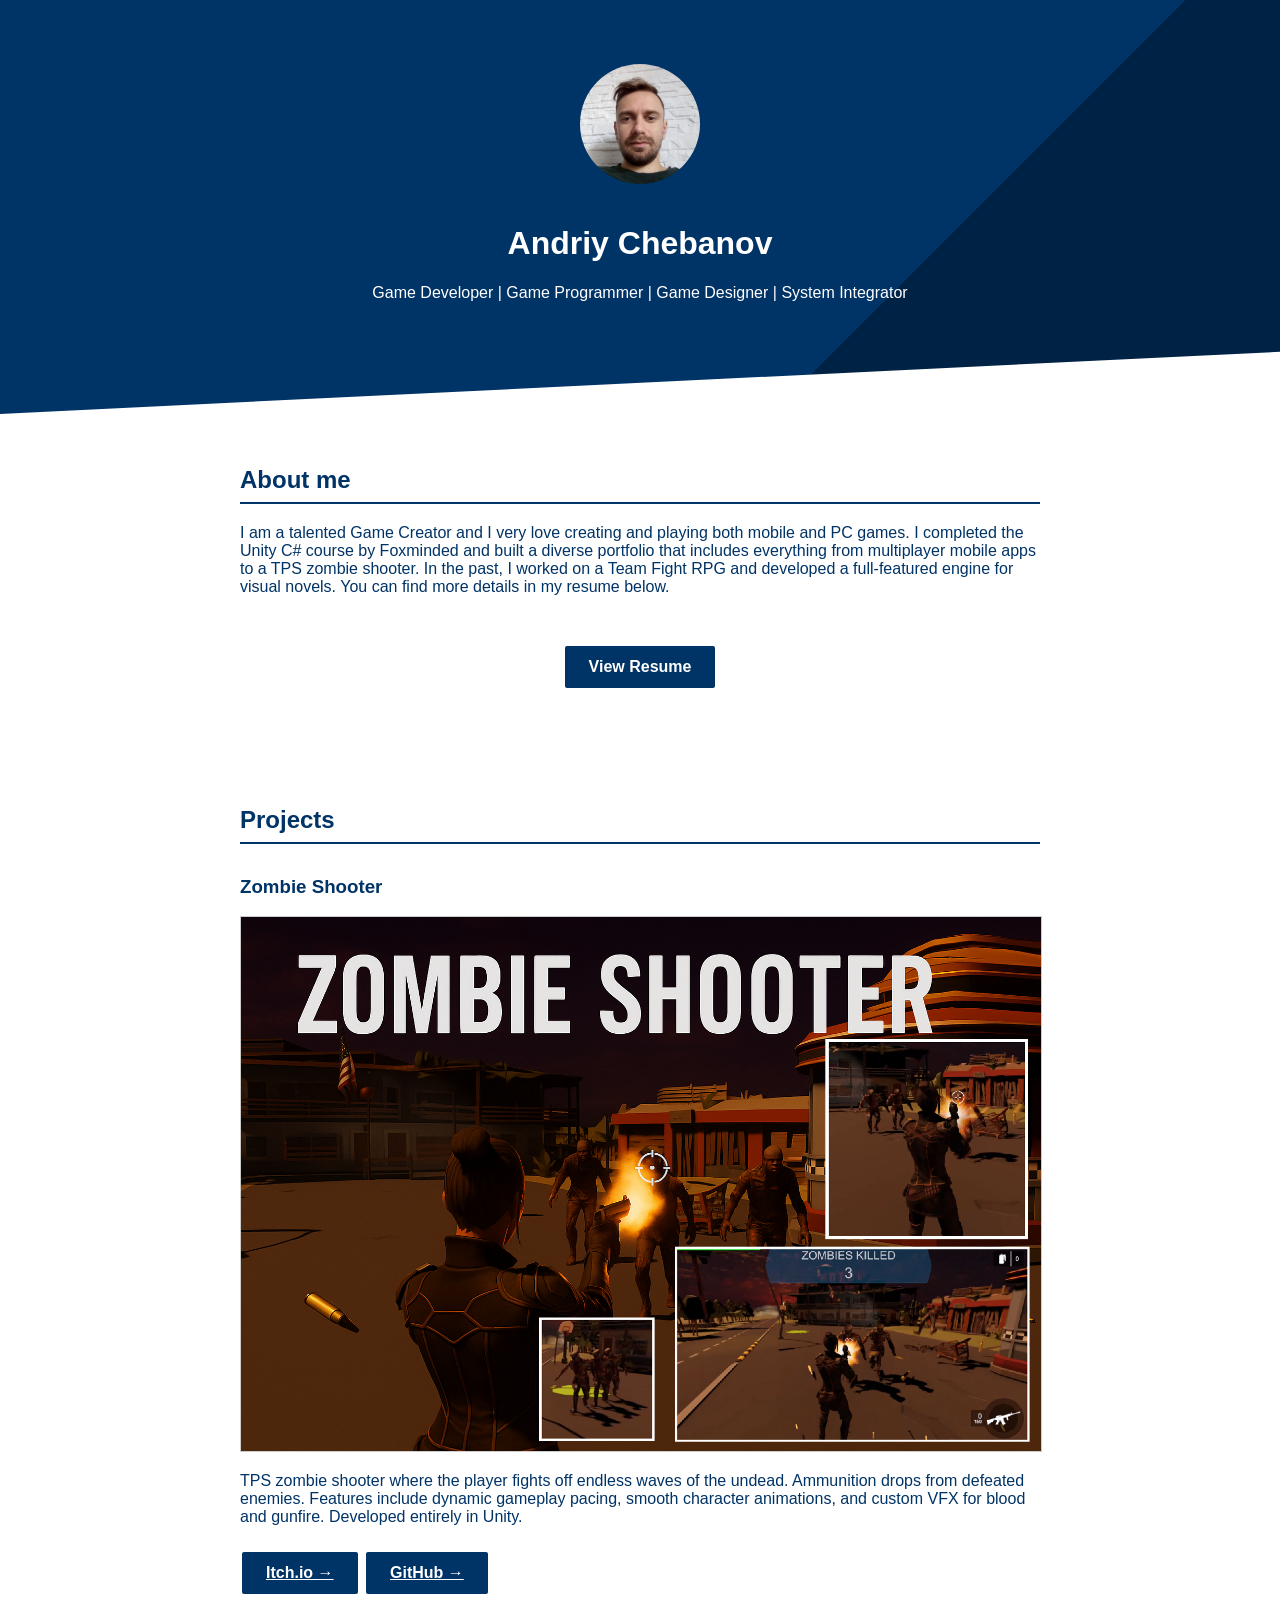
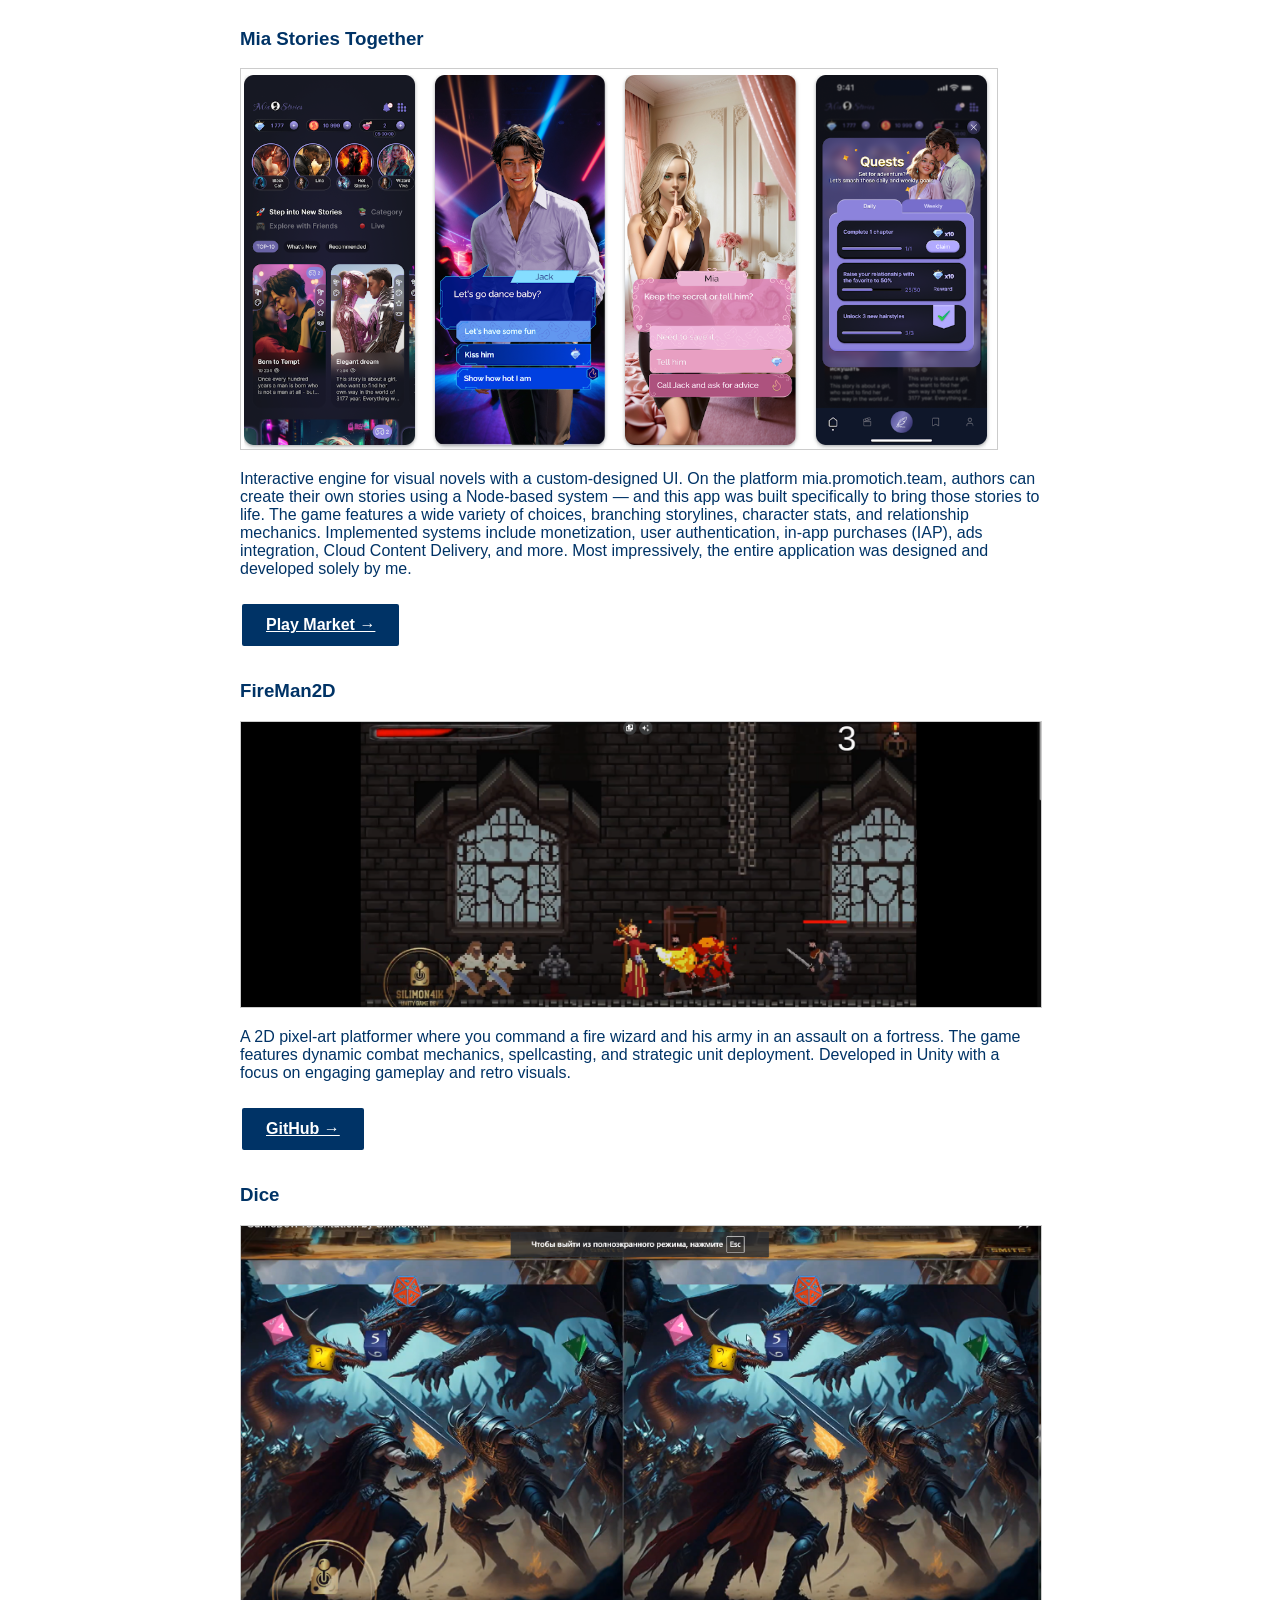
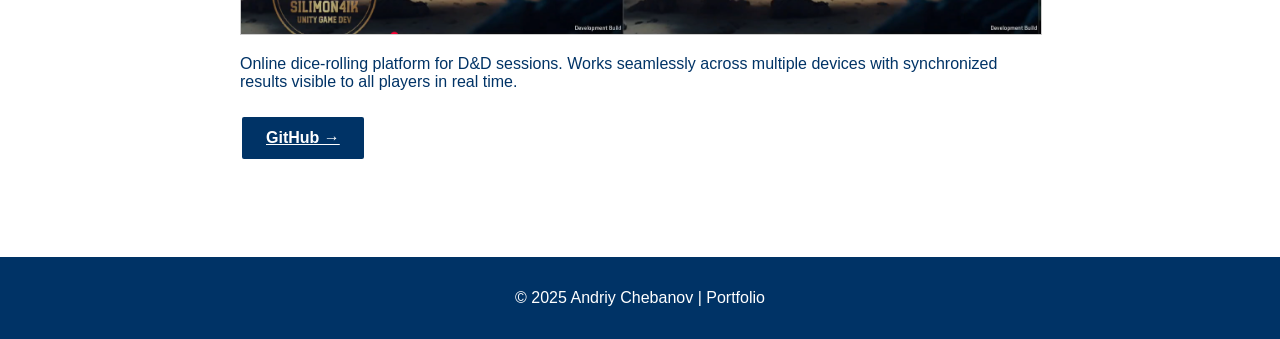
==== index.html @ af3e2dc3 "FixDeploy" ====
<!DOCTYPE html>
<html lang="en">
<head>
  <meta charset="UTF-8" />
  <meta name="viewport" content="width=device-width, initial-scale=1.0" />
  <title>Andriy Chebanov | Portfolio</title>
  
  <style>
    body {
      margin: 0;
      font-family: Arial, sans-serif;
      background: #fff;
      color: #003366;
    }
    header {
      background: linear-gradient(135deg, #003366 70%, #002244 70%);
      color: white;
      padding: 4rem 2rem 6rem;
      text-align: center;
      position: relative;
      clip-path: polygon(0 0, 100% 0, 100% 85%, 0 100%);
    }
    header img {
      border-radius: 50%;
      width: 120px;
      height: 120px;
      object-fit: cover;
      margin-bottom: 1rem;
    }
    section {
      padding: 2rem;
      max-width: 800px;
      margin: 0 auto;
    }
    h2 {
      border-bottom: 2px solid #003366;
      padding-bottom: 0.5rem;
    }
    .project {
      margin: 2rem 0;
    }
    .project img {
      max-width: 100%;
      border: 1px solid #ccc;
    }
    .project a {
      display: inline-block;
      margin-top: 0.5rem;
      color: #003366;
      text-decoration: underline;
    }
    footer {
      background: #003366;
      color: white;
      text-align: center;
      padding: 1rem;
      margin-top: 2rem;
    }
        .resume-button {
      display: inline-block;
      padding: 0.75rem 1.5rem;
      border: 2px solid white;
      color: white !important;
      background: #003366;
      text-decoration: none;
      font-weight: bold;
      border-radius: 4px;
      transition: background 0.3s, transform 0.3s;
    }

    .resume-button:hover {
      background: #0055aa;
      transform: scale(1.05);
    }

    footer {
      background: #003366;
      color: white;
      text-align: center;
      padding: 1rem;
      margin-top: 2rem;
    }
  </style>
</head>
<body>
  <header>
    <img src="photo_2023-05-16_18-48-08.jpg" alt="Andriy Chebanov">
    <h1>Andriy Chebanov</h1>
    <p>Game Developer | Game Programmer | Game Designer | System Integrator</p>
  </header>

  <section>
    <h2>About me</h2>
    <p>I am a talented Game Creator and I very love creating and playing both mobile and PC games. I completed the Unity C# course by Foxminded and built a diverse portfolio that includes everything from multiplayer mobile apps to a TPS zombie shooter. In the past, I worked on a Team Fight RPG and developed a full-featured engine for visual novels.
You can find more details in my resume below.</p>
      <div style="text-align: center; padding: 2rem;">
    <a href="https://delightful-mandazi-33e1ea.netlify.app" class="resume-button" target="_blank">View Resume</a>
  </div>
  </section>

  <section>
    <h2>Projects</h2>

    <div class="project">
      <h3>Zombie Shooter</h3>
      <img src="ZombieShooterCollage.png" alt="Zombie Shooter" />
      <p>TPS zombie shooter where the player fights off endless waves of the undead. Ammunition drops from defeated enemies. Features include dynamic gameplay pacing, smooth character animations, and custom VFX for blood and gunfire. Developed entirely in Unity.</p>
      <a href="https://silimon4ik.itch.io/zombie-shooter" class="resume-button" target="_blank">Itch.io →</a>
      <a href="https://github.com/Silimon4ikGitHub/ZombieShooter" class="resume-button" target="_blank">GitHub →</a>
      
    </div>

    <div class="project">
      <h3>Mia Stories Together</h3>
      <img src="744f127f-f574-48b3-aab0-032c52585d73.png" alt="Mia Stories Together" />
      <p>Interactive engine for visual novels with a custom-designed UI.
On the platform mia.promotich.team, authors can create their own stories using a Node-based system — and this app was built specifically to bring those stories to life. The game features a wide variety of choices, branching storylines, character stats, and relationship mechanics.
Implemented systems include monetization, user authentication, in-app purchases (IAP), ads integration, Cloud Content Delivery, and more.
Most impressively, the entire application was designed and developed solely by me.</p>
      <a href="https://play.google.com/store/apps/details?id=com.Promotich.miaStoriesTogether"class="resume-button" target="_blank">Play Market →</a>
    </div>

    <div class="project">
      <h3>FireMan2D</h3>
      <img src="439680f8-4129-40ce-8033-98113f63ed44.png" alt="FireMan2D" />
      <p>A 2D pixel-art platformer where you command a fire wizard and his army in an assault on a fortress. The game features dynamic combat mechanics, spellcasting, and strategic unit deployment. Developed in Unity with a focus on engaging gameplay and retro visuals.</p>
      <a href="https://github.com/Silimon4ikGitHub/FireMan2D"class="resume-button" target="_blank">GitHub →</a>
    </div>

    <div class="project">
      <h3>Dice</h3>
      <img src="2b1b10b9-b6f3-4e5a-9d9f-d0878de27c22.png" alt="Dice" />
      <p>Online dice-rolling platform for D&D sessions. Works seamlessly across multiple devices with synchronized results visible to all players in real time.</p>
      <a href="https://github.com/Silimon4ikGitHub/Dice"class="resume-button" target="_blank">GitHub →</a>
    </div>
  </section>

  <footer>
    <p>© 2025 Andriy Chebanov | Portfolio</p>
  </footer>
</body>
</html>
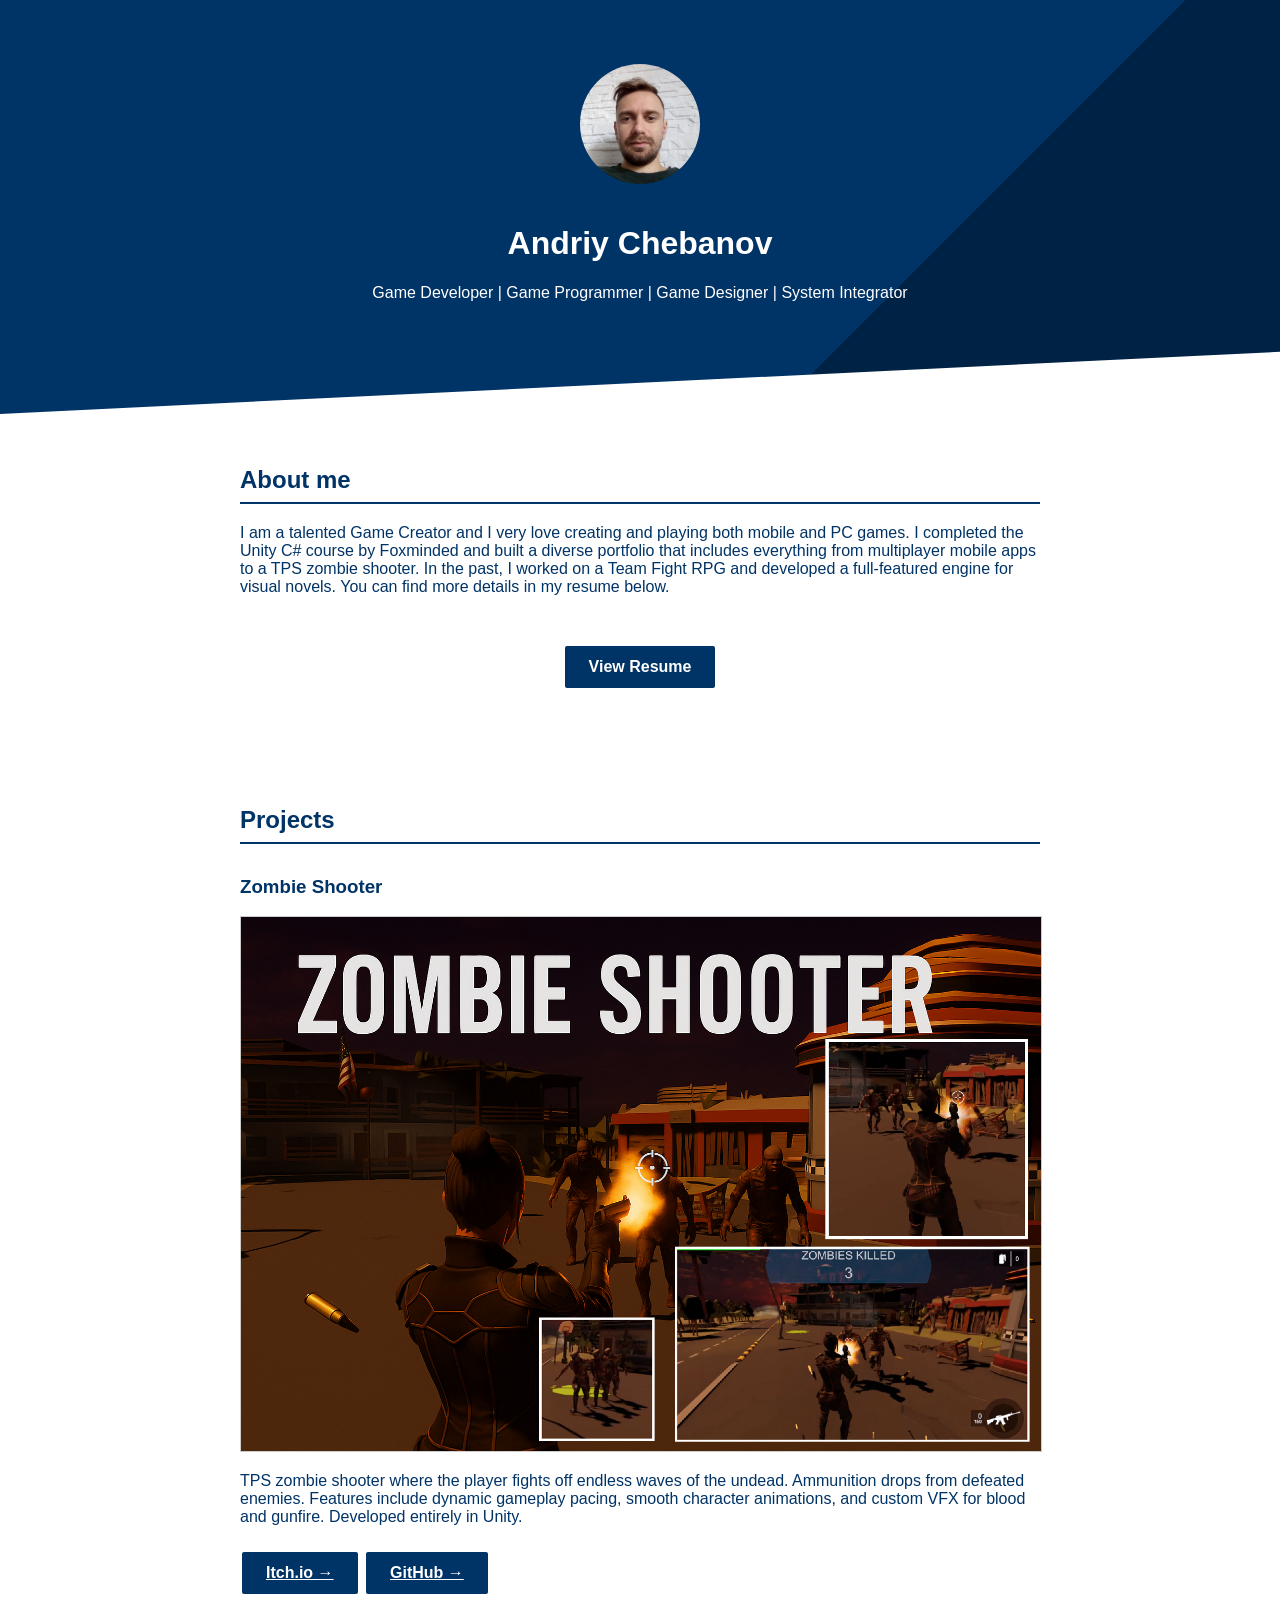
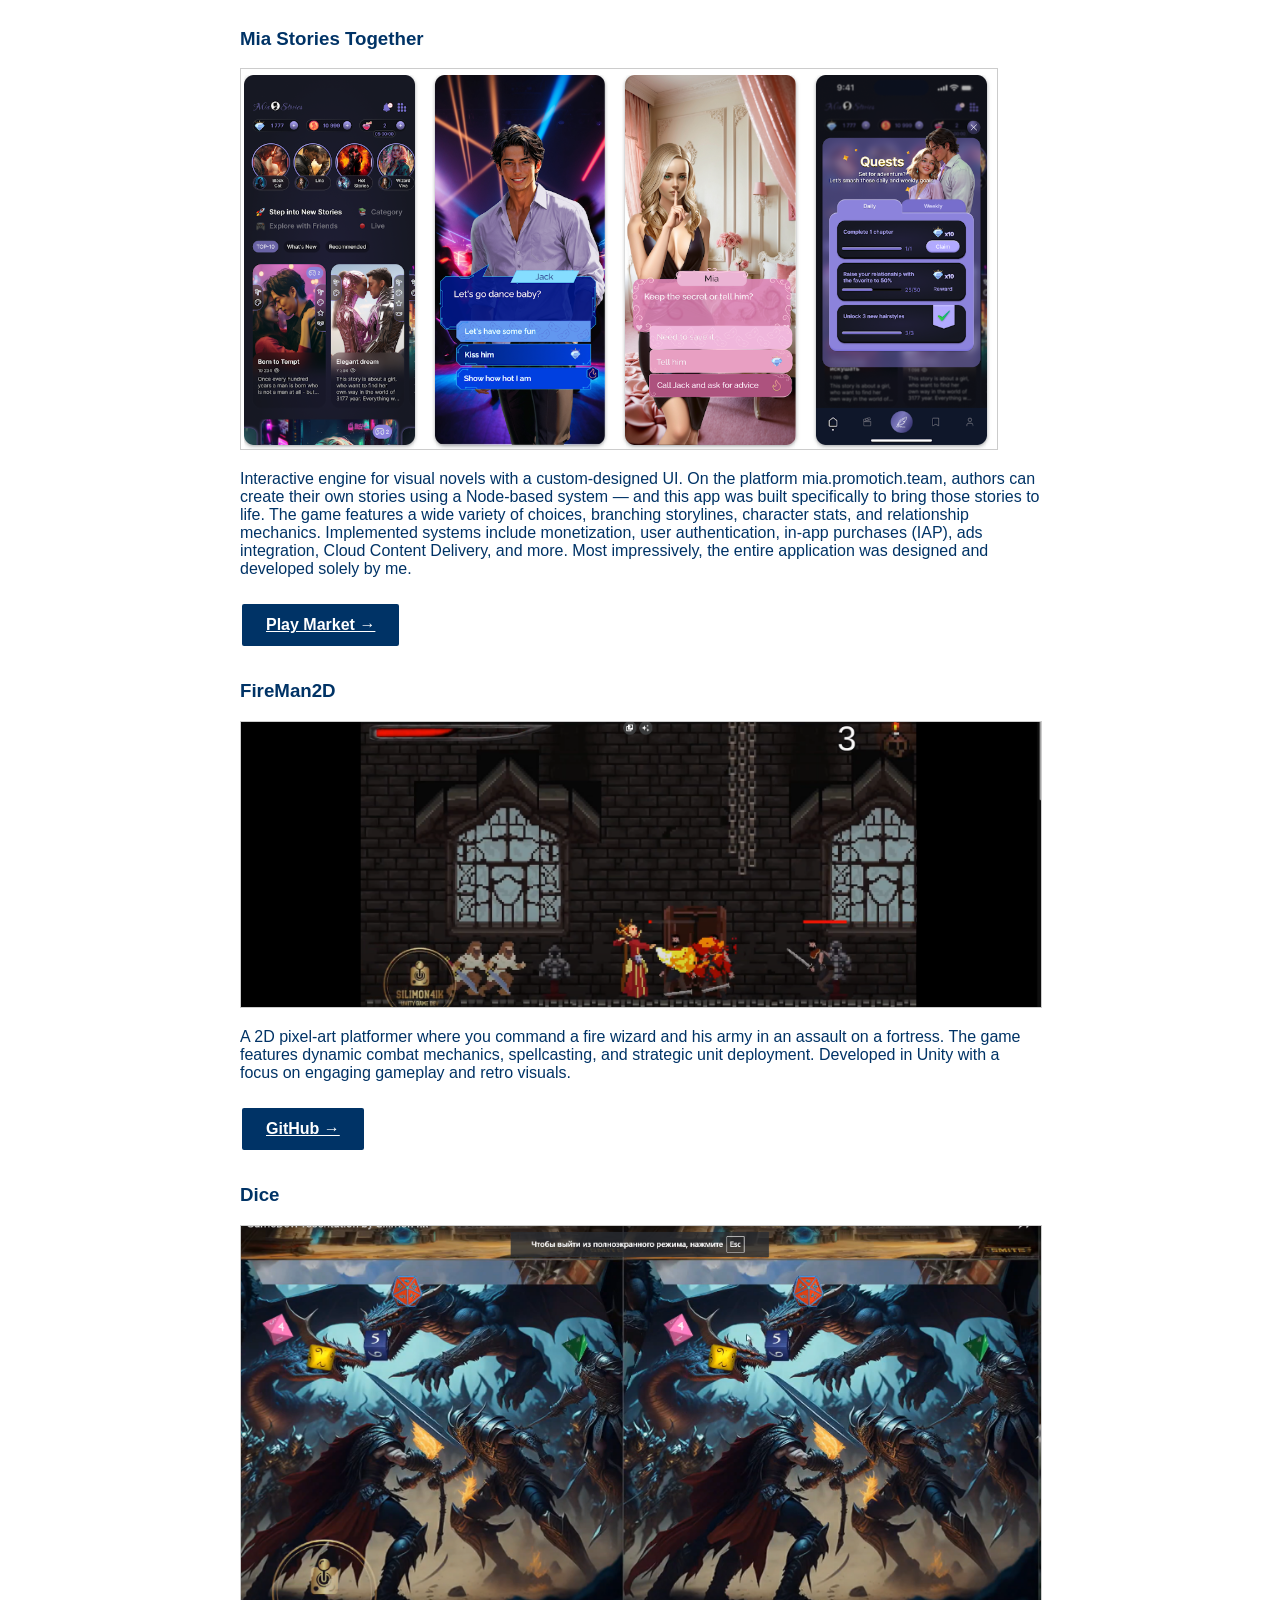
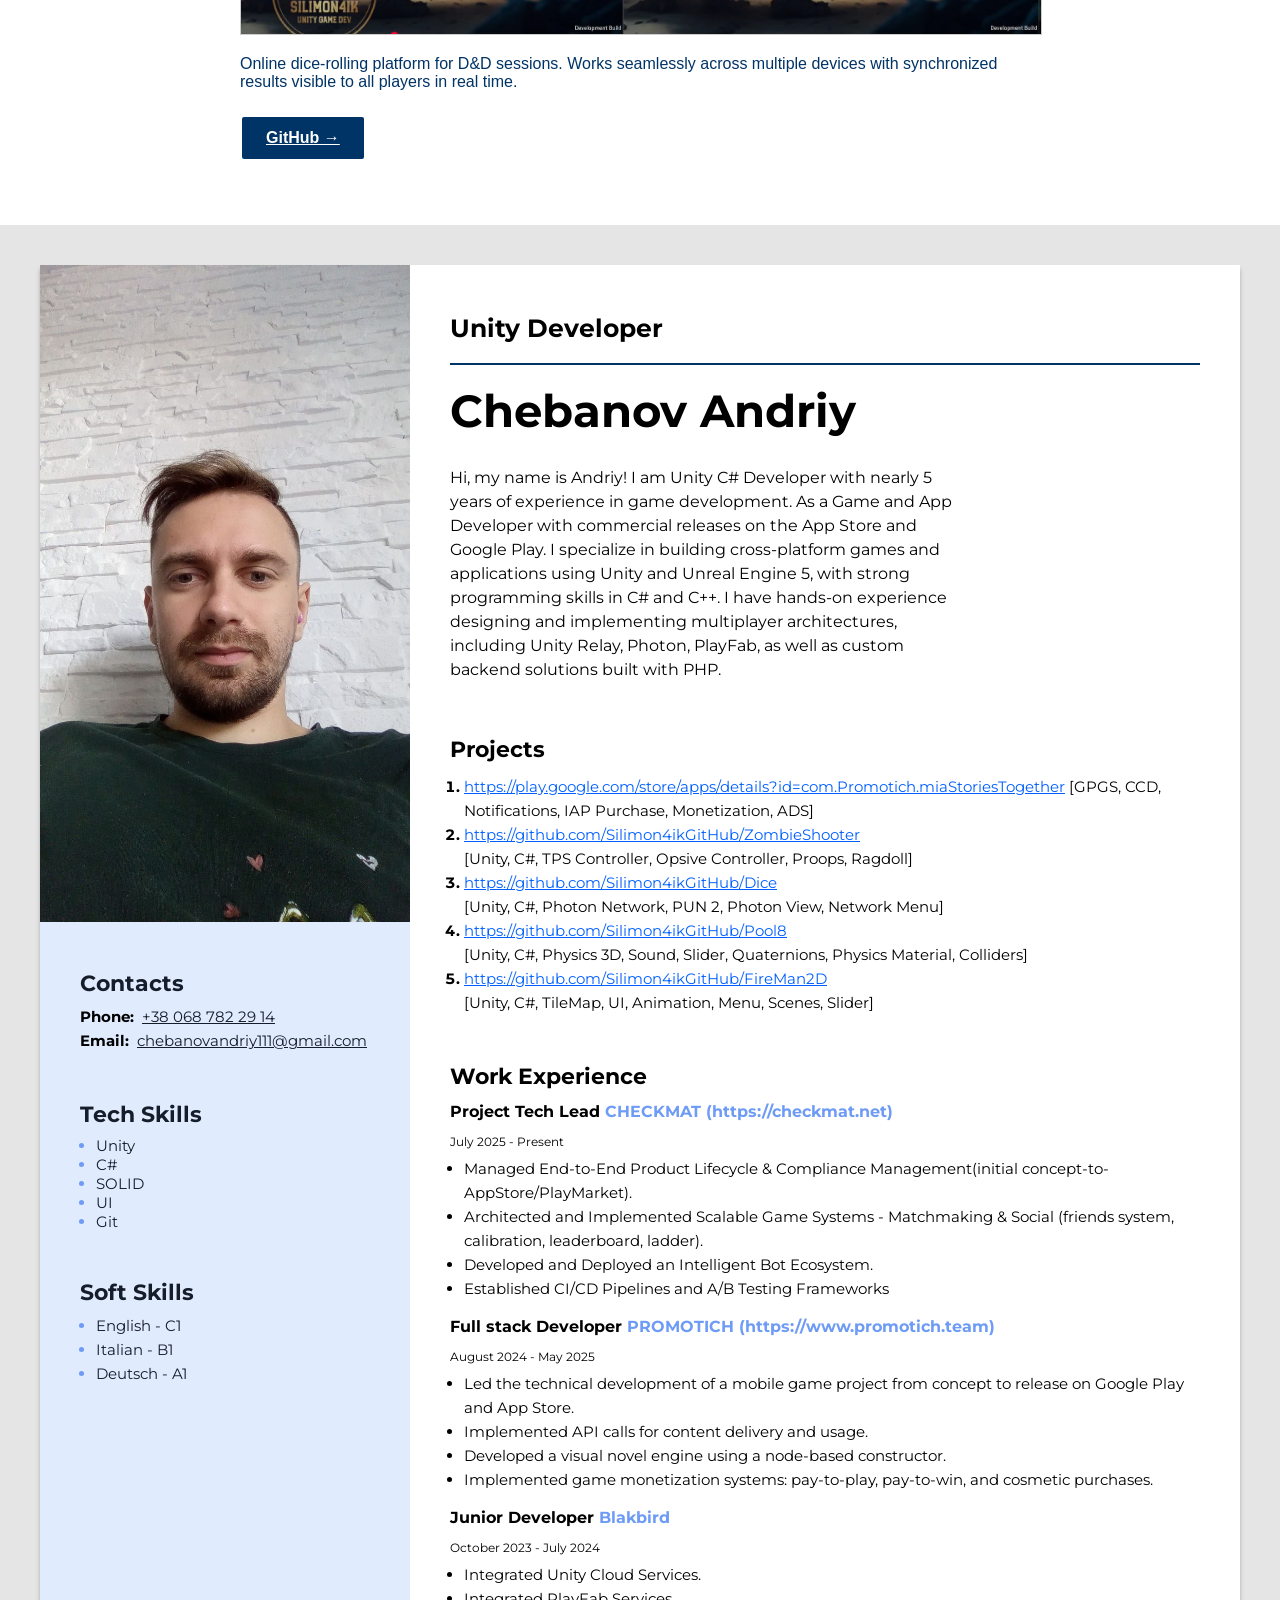
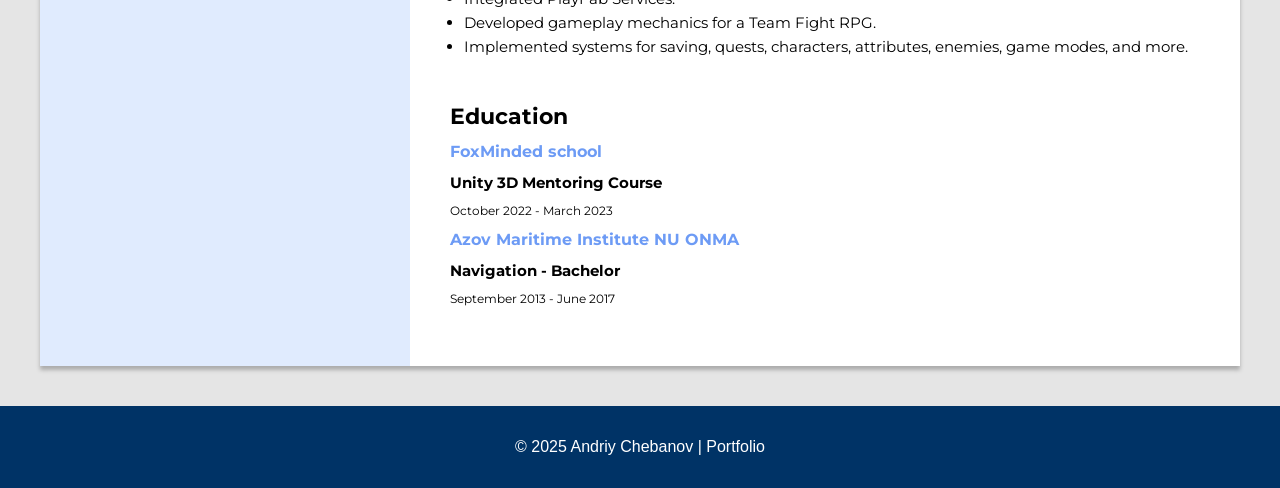
==== commit 5f2c82e4: "Embed resume as on-page section instead of external link Co-authored-by: Cursor <cursoragent@cursor." ====
--- a/index.html
+++ b/index.html
@@ -3,8 +3,14 @@
 <head>
   <meta charset="UTF-8" />
   <meta name="viewport" content="width=device-width, initial-scale=1.0" />
-  <title>Andriy Chebanov | Portfolio</title>
-  
+  <title>Andriy Chebanov | Game Developer Portfolio</title>
+  <meta name="description" content="Portfolio of Andriy Chebanov — Unity C# game developer. Projects, experience, and resume." />
+
+  <link rel="preconnect" href="https://fonts.googleapis.com" />
+  <link rel="preconnect" href="https://fonts.gstatic.com" crossorigin />
+  <link href="https://fonts.googleapis.com/css2?family=Montserrat:wght@400;700&display=swap" rel="stylesheet" />
+  <link rel="stylesheet" href="./resume/css/Style.css" />
+
   <style>
     body {
       margin: 0;
@@ -54,9 +60,9 @@
       color: white;
       text-align: center;
       padding: 1rem;
-      margin-top: 2rem;
-    }
-        .resume-button {
+      margin-top: 0;
+    }
+    .resume-button {
       display: inline-block;
       padding: 0.75rem 1.5rem;
       border: 2px solid white;
@@ -72,14 +78,6 @@
       background: #0055aa;
       transform: scale(1.05);
     }
-
-    footer {
-      background: #003366;
-      color: white;
-      text-align: center;
-      padding: 1rem;
-      margin-top: 2rem;
-    }
   </style>
 </head>
 <body>
@@ -94,7 +92,7 @@
     <p>I am a talented Game Creator and I very love creating and playing both mobile and PC games. I completed the Unity C# course by Foxminded and built a diverse portfolio that includes everything from multiplayer mobile apps to a TPS zombie shooter. In the past, I worked on a Team Fight RPG and developed a full-featured engine for visual novels.
 You can find more details in my resume below.</p>
       <div style="text-align: center; padding: 2rem;">
-    <a href="https://delightful-mandazi-33e1ea.netlify.app" class="resume-button" target="_blank">View Resume</a>
+    <a href="#resume" class="resume-button">View Resume</a>
   </div>
   </section>
 
@@ -105,9 +103,8 @@
       <h3>Zombie Shooter</h3>
       <img src="ZombieShooterCollage.png" alt="Zombie Shooter" />
       <p>TPS zombie shooter where the player fights off endless waves of the undead. Ammunition drops from defeated enemies. Features include dynamic gameplay pacing, smooth character animations, and custom VFX for blood and gunfire. Developed entirely in Unity.</p>
-      <a href="https://silimon4ik.itch.io/zombie-shooter" class="resume-button" target="_blank">Itch.io →</a>
-      <a href="https://github.com/Silimon4ikGitHub/ZombieShooter" class="resume-button" target="_blank">GitHub →</a>
-      
+      <a href="https://silimon4ik.itch.io/zombie-shooter" class="resume-button" target="_blank" rel="noopener noreferrer">Itch.io →</a>
+      <a href="https://github.com/Silimon4ikGitHub/ZombieShooter" class="resume-button" target="_blank" rel="noopener noreferrer">GitHub →</a>
     </div>
 
     <div class="project">
@@ -117,21 +114,199 @@
 On the platform mia.promotich.team, authors can create their own stories using a Node-based system — and this app was built specifically to bring those stories to life. The game features a wide variety of choices, branching storylines, character stats, and relationship mechanics.
 Implemented systems include monetization, user authentication, in-app purchases (IAP), ads integration, Cloud Content Delivery, and more.
 Most impressively, the entire application was designed and developed solely by me.</p>
-      <a href="https://play.google.com/store/apps/details?id=com.Promotich.miaStoriesTogether"class="resume-button" target="_blank">Play Market →</a>
+      <a href="https://play.google.com/store/apps/details?id=com.Promotich.miaStoriesTogether" class="resume-button" target="_blank" rel="noopener noreferrer">Play Market →</a>
     </div>
 
     <div class="project">
       <h3>FireMan2D</h3>
       <img src="439680f8-4129-40ce-8033-98113f63ed44.png" alt="FireMan2D" />
       <p>A 2D pixel-art platformer where you command a fire wizard and his army in an assault on a fortress. The game features dynamic combat mechanics, spellcasting, and strategic unit deployment. Developed in Unity with a focus on engaging gameplay and retro visuals.</p>
-      <a href="https://github.com/Silimon4ikGitHub/FireMan2D"class="resume-button" target="_blank">GitHub →</a>
+      <a href="https://github.com/Silimon4ikGitHub/FireMan2D" class="resume-button" target="_blank" rel="noopener noreferrer">GitHub →</a>
     </div>
 
     <div class="project">
       <h3>Dice</h3>
       <img src="2b1b10b9-b6f3-4e5a-9d9f-d0878de27c22.png" alt="Dice" />
       <p>Online dice-rolling platform for D&D sessions. Works seamlessly across multiple devices with synchronized results visible to all players in real time.</p>
-      <a href="https://github.com/Silimon4ikGitHub/Dice"class="resume-button" target="_blank">GitHub →</a>
+      <a href="https://github.com/Silimon4ikGitHub/Dice" class="resume-button" target="_blank" rel="noopener noreferrer">GitHub →</a>
+    </div>
+  </section>
+
+  <section id="resume" aria-label="Resume">
+    <div class="wrapper">
+      <div class="main-content">
+        <div class="about-me-container">
+          <h2 class="my-profession">Unity Developer</h2>
+          <h1 class="my-name">Chebanov Andriy</h1>
+          <p class="my-description">
+            Hi, my name is Andriy! I am Unity C# Developer with nearly 5 years of experience in game
+            development. As a Game and App Developer with commercial releases on the App
+            Store and Google Play. I specialize in building cross-platform games and applications using Unity and
+            Unreal Engine 5, with strong programming skills in C# and C++. I have hands-on
+            experience designing and implementing multiplayer architectures, including
+            Unity Relay, Photon, PlayFab, as well as custom backend solutions built with
+            PHP.
+          </p>
+        </div>
+
+        <div class="projects-container">
+          <h3 class="main-content-title">Projects</h3>
+          <ol class="projcet-list">
+            <li class="project-item">
+              <a href="https://play.google.com/store/apps/details?id=com.Promotich.miaStoriesTogether" class="porject-item-link"
+                >https://play.google.com/store/apps/details?id=com.Promotich.miaStoriesTogether</a>
+              <span class="project-item-text">
+                [GPGS, CCD, Notifications, IAP Purchase, Monetization, ADS]
+              </span>
+            </li>
+            <li class="project-item">
+              <a href="https://github.com/Silimon4ikGitHub/ZombieShooter" class="porject-item-link"
+                >https://github.com/Silimon4ikGitHub/ZombieShooter</a><br>
+              <span class="project-item-text">
+               [Unity, C#, TPS Controller, Opsive Controller, Proops, Ragdoll]
+              </span>
+            </li>
+            <li class="project-item">
+              <a href="https://github.com/Silimon4ikGitHub/Dice" class="porject-item-link"
+                >https://github.com/Silimon4ikGitHub/Dice</a><br>
+              <span class="project-item-text">
+                [Unity, C#, Photon Network, PUN 2, Photon View, Network Menu]
+              </span>
+            </li>
+            <li class="project-item">
+              <a href="https://github.com/Silimon4ikGitHub/Pool8" class="porject-item-link"
+                >https://github.com/Silimon4ikGitHub/Pool8</a><br>
+              <span class="project-item-text">
+                [Unity, C#, Physics 3D, Sound, Slider, Quaternions, Physics Material, Colliders]
+              </span>
+            </li>
+            <li class="project-item">
+              <a href="https://github.com/Silimon4ikGitHub/FireMan2D" class="porject-item-link"
+                >https://github.com/Silimon4ikGitHub/FireMan2D</a><br>
+              <span class="project-item-text">
+                [Unity, C#, TileMap, UI, Animation, Menu, Scenes, Slider]
+              </span>
+            </li>
+          </ol>
+        </div>
+
+        <div class="work-experiance-container">
+          <h3 class="main-content-title">Work Experience</h3>
+
+          <div class="work-expereance-place">
+            <h4 class="work-experiance-position">
+              Project Tech Lead <span class="company">CHECKMAT (https://checkmat.net)</span>
+            </h4>
+            <p class="work-preiaod">July 2025 - Present</p>
+            <ul class="work-duties-list">
+              <li class="work-dudies">
+                Managed End-to-End Product Lifecycle &amp; Compliance Management(initial concept-to-AppStore/PlayMarket).
+              </li>
+              <li class="work-dudies">
+                Architected and Implemented Scalable Game Systems - Matchmaking &amp; Social (friends system, calibration, leaderboard, ladder).
+              </li>
+              <li class="work-dudies">
+                Developed and Deployed an Intelligent Bot Ecosystem.
+              </li>
+              <li class="work-dudies">
+                Established CI/CD Pipelines and A/B Testing Frameworks
+              </li>
+            </ul>
+          </div>
+
+          <div class="work-expereance-place">
+            <h4 class="work-experiance-position">
+              Full stack Developer <span class="company">PROMOTICH (https://www.promotich.team)</span>
+            </h4>
+            <p class="work-preiaod">August 2024 - May 2025</p>
+            <ul class="work-duties-list">
+              <li class="work-dudies">
+                Led the technical development of a mobile game project from concept to release on Google Play and App Store.
+              </li>
+              <li class="work-dudies">
+                Implemented API calls for content delivery and usage.
+              </li>
+              <li class="work-dudies">
+                Developed a visual novel engine using a node-based constructor.
+              </li>
+              <li class="work-dudies">
+                Implemented game monetization systems: pay-to-play, pay-to-win, and cosmetic purchases.
+              </li>
+            </ul>
+          </div>
+
+          <div class="work-expereance-place">
+            <h4 class="work-experiance-position">
+              Junior Developer <span class="company">Blakbird</span>
+            </h4>
+            <p class="work-preiaod">October 2023 - July 2024</p>
+            <ul class="work-duties-list">
+              <li class="work-dudies">
+                Integrated Unity Cloud Services.
+              </li>
+              <li class="work-dudies">
+                Integrated PlayFab Services.
+              </li>
+              <li class="work-dudies">
+                Developed gameplay mechanics for a Team Fight RPG.
+              </li>
+              <li class="work-dudies">
+                Implemented systems for saving, quests, characters, attributes, enemies, game modes, and more.
+              </li>
+            </ul>
+          </div>
+        </div>
+
+        <div class="education-container">
+          <h3 class="main-content-title">Education</h3>
+          <h4 class="education-item">FoxMinded school</h4>
+          <h5 class="education-type">Unity 3D Mentoring Course</h5>
+          <p class="education-period">October 2022 - March 2023</p>
+          <h4 class="education-item">Azov Maritime Institute NU ONMA</h4>
+          <h5 class="education-type">Navigation - Bachelor</h5>
+          <p class="education-period">September 2013 - June 2017</p>
+        </div>
+      </div>
+
+      <aside class="sidebar">
+        <img
+          src="./resume/png/myPhoto.png"
+          alt="Andriy Chebanov"
+          class="my-photo"
+        />
+
+        <div class="contacts-container">
+          <h3 class="sidebar-title">Contacts</h3>
+          <p class="contacts-item">
+            <span class="contacts-type">Phone: </span>
+            <a href="tel:+380687822914" class="contacts-number">+38 068 782 29 14</a>
+          </p>
+          <p class="contacts-item">
+            <span class="contacts-type">Email: </span>
+            <a href="mailto:chebanovandriy111@gmail.com" class="contacts-email">chebanovandriy111@gmail.com</a>
+          </p>
+        </div>
+
+        <div class="tech-skills-container">
+          <h3 class="sidebar-title">Tech Skills</h3>
+          <ul class="skills-list">
+            <li class="skills-list-item"><span class="skills-list-text">Unity</span></li>
+            <li class="skills-list-item"><span class="skills-list-text">C#</span></li>
+            <li class="skills-list-item"><span class="skills-list-text">SOLID</span></li>
+            <li class="skills-list-item"><span class="skills-list-text">UI</span></li>
+            <li class="skills-list-item"><span class="skills-list-text">Git</span></li>
+          </ul>
+        </div>
+
+        <div class="soft-skills-container">
+          <h3 class="soft-skills-title">Soft Skills</h3>
+          <ul class="soft-skills-list">
+            <li class="soft-skills-list-item"><span class="soft-skills-list-text">English - C1</span></li>
+            <li class="soft-skills-list-item"><span class="soft-skills-list-text">Italian - B1</span></li>
+            <li class="soft-skills-list-item"><span class="soft-skills-list-text">Deutsch - A1</span></li>
+          </ul>
+        </div>
+      </aside>
     </div>
   </section>
 
--- a/resume/css/Style.css
+++ b/resume/css/Style.css
@@ -0,0 +1,297 @@
+#resume {
+  font-family: "Montserrat", sans-serif;
+  background-color: #e5e5e5;
+  padding: 40px 16px;
+  max-width: none;
+  color: #000;
+  scroll-margin-top: 1rem;
+}
+
+#resume .wrapper {
+  display: flex;
+  flex-direction: row-reverse;
+  background-color: #fff;
+  width: 100%;
+  max-width: 1200px;
+  margin: 0 auto;
+  box-shadow: 0px 4px 4px rgba(0, 0, 0, 0.25);
+}
+
+#resume .main-content {
+  flex: 1;
+  min-width: 0;
+  padding: 48px 40px;
+}
+
+#resume .my-profession {
+  padding-bottom: 20px;
+  margin: 0 0 18px 0;
+  font-style: normal;
+  font-weight: 700;
+  font-size: 25px;
+  line-height: 1.2;
+  color: #000000;
+}
+
+#resume .my-name {
+  font-style: normal;
+  font-weight: 700;
+  font-size: 45px;
+  line-height: 55px;
+  color: #000000;
+  margin: 0 0 28px 0;
+}
+
+#resume .my-description {
+  max-width: 525px;
+  width: 100%;
+  font-family: "Montserrat", sans-serif;
+  font-style: normal;
+  font-weight: 400;
+  font-size: 16px;
+  line-height: 24px;
+  color: #000000;
+}
+
+#resume .about-me-container {
+  margin-bottom: 54px;
+}
+
+#resume .main-content-title {
+  font-style: normal;
+  font-weight: 700;
+  font-size: 22px;
+  line-height: 27px;
+  color: #000000;
+  margin: 0 0 12px 0;
+  border-bottom: none;
+  padding-bottom: 0;
+}
+
+#resume .projects-container {
+  margin-bottom: 48px;
+}
+
+#resume .project-item {
+  font-style: normal;
+  font-weight: 700;
+  font-size: 15px;
+  line-height: 24px;
+}
+
+#resume .porject-item-link {
+  font-style: normal;
+  font-weight: 400;
+  font-size: 15px;
+  line-height: 24px;
+  text-decoration-line: underline;
+  color: #005fff;
+  word-break: break-all;
+}
+
+#resume .project-item-text {
+  font-style: normal;
+  font-weight: 400;
+  font-size: 15px;
+  line-height: 24px;
+  color: #000000;
+}
+
+#resume .projcet-list {
+  margin: 0;
+  padding: 0 0 0 14px;
+}
+
+#resume .work-experiance-container {
+  margin-bottom: 44px;
+}
+
+#resume .work-experiance-position {
+  font-style: normal;
+  font-weight: 700;
+  font-size: 16px;
+  line-height: 20px;
+  color: #000000;
+  margin: 0;
+}
+
+#resume .company {
+  font-style: normal;
+  font-weight: 700;
+  font-size: 16px;
+  line-height: 20px;
+  color: #6d9bf5;
+}
+
+#resume .work-expereance-place {
+  margin-bottom: 16px;
+}
+
+#resume .work-preiaod {
+  font-style: normal;
+  font-weight: 400;
+  font-size: 12px;
+  line-height: 15px;
+  color: #000000;
+  margin: 12px 0 8px 0;
+}
+
+#resume .work-dudies {
+  font-style: normal;
+  font-weight: 400;
+  font-size: 15px;
+  line-height: 24px;
+  color: #000000;
+}
+
+#resume .work-duties-list {
+  padding: 0 0 0 14px;
+  margin: 0;
+}
+
+#resume .education-item {
+  font-style: normal;
+  font-weight: 700;
+  font-size: 16px;
+  line-height: 20px;
+  color: #6d9bf5;
+  margin: 0 0 12px 0;
+}
+
+#resume .education-type {
+  font-style: normal;
+  font-weight: 700;
+  font-size: 15px;
+  line-height: 17px;
+  color: #000000;
+  margin: 0 0 12px 0;
+}
+
+#resume .education-period {
+  font-style: normal;
+  font-weight: 400;
+  font-size: 12px;
+  line-height: 15px;
+  color: #000000;
+  margin: 0 0 12px 0;
+}
+
+#resume .sidebar {
+  width: 370px;
+  flex-shrink: 0;
+  background: #e0ebfe;
+}
+
+#resume .my-photo {
+  display: block;
+  width: 100%;
+  height: auto;
+  margin-top: 0;
+}
+
+#resume .contacts-container,
+#resume .tech-skills-container,
+#resume .soft-skills-container {
+  margin: 48px 40px;
+}
+
+#resume .sidebar-title {
+  font-style: normal;
+  font-weight: 700;
+  font-size: 22px;
+  line-height: 27px;
+  color: #161d2a;
+  margin-bottom: 8px;
+  border-bottom: none;
+  padding-bottom: 0;
+}
+
+#resume .contacts-type {
+  font-style: normal;
+  font-weight: 700;
+  font-size: 15px;
+  line-height: 24px;
+  margin-right: 4px;
+}
+
+#resume .contacts-item {
+  margin: 0;
+}
+
+#resume .contacts-number,
+#resume .contacts-email {
+  font-style: normal;
+  font-weight: 400;
+  font-size: 15px;
+  line-height: 24px;
+  color: #161d2a;
+}
+
+#resume .skills-list {
+  margin: 0 0 0 16px;
+  padding: 0;
+}
+
+#resume .skills-list-item {
+  color: #6d9bf5;
+}
+
+#resume .skills-list-text {
+  font-style: normal;
+  font-weight: 400;
+  font-size: 15px;
+  color: #161d2a;
+}
+
+#resume .soft-skills-title {
+  margin-bottom: 8px;
+  font-style: normal;
+  font-weight: 700;
+  font-size: 22px;
+  line-height: 27px;
+  color: #161d2a;
+}
+
+#resume .soft-skills-list {
+  margin: 0 0 0 16px;
+  padding: 0;
+}
+
+#resume .soft-skills-list-item {
+  font-style: normal;
+  font-weight: 700;
+  font-size: 15px;
+  line-height: 24px;
+  color: #6d9bf5;
+}
+
+#resume .soft-skills-list-text {
+  font-style: normal;
+  font-weight: 400;
+  font-size: 15px;
+  line-height: 24px;
+  color: #161d2a;
+}
+
+@media (max-width: 900px) {
+  #resume {
+    padding: 24px 12px;
+  }
+
+  #resume .wrapper {
+    flex-direction: column;
+  }
+
+  #resume .sidebar {
+    width: 100%;
+  }
+
+  #resume .main-content {
+    padding: 32px 20px;
+  }
+
+  #resume .my-name {
+    font-size: 32px;
+    line-height: 1.2;
+  }
+}
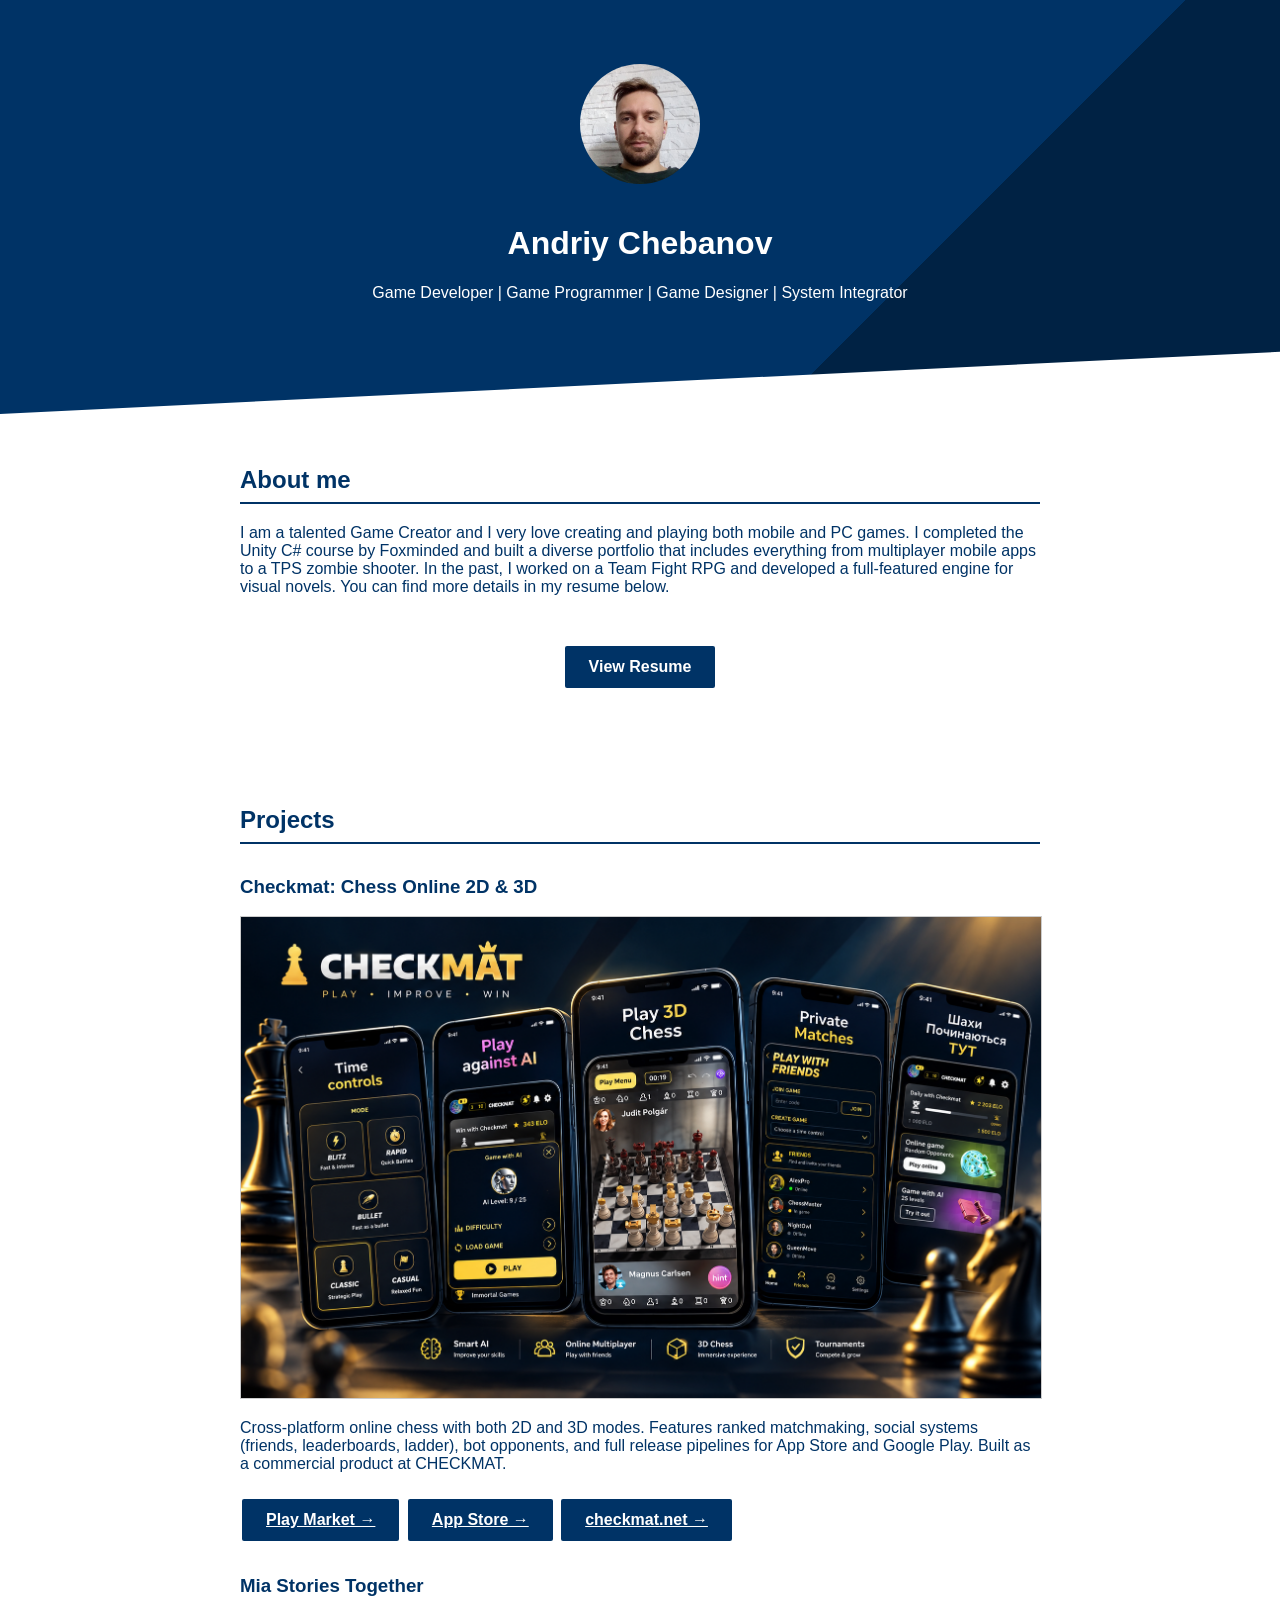
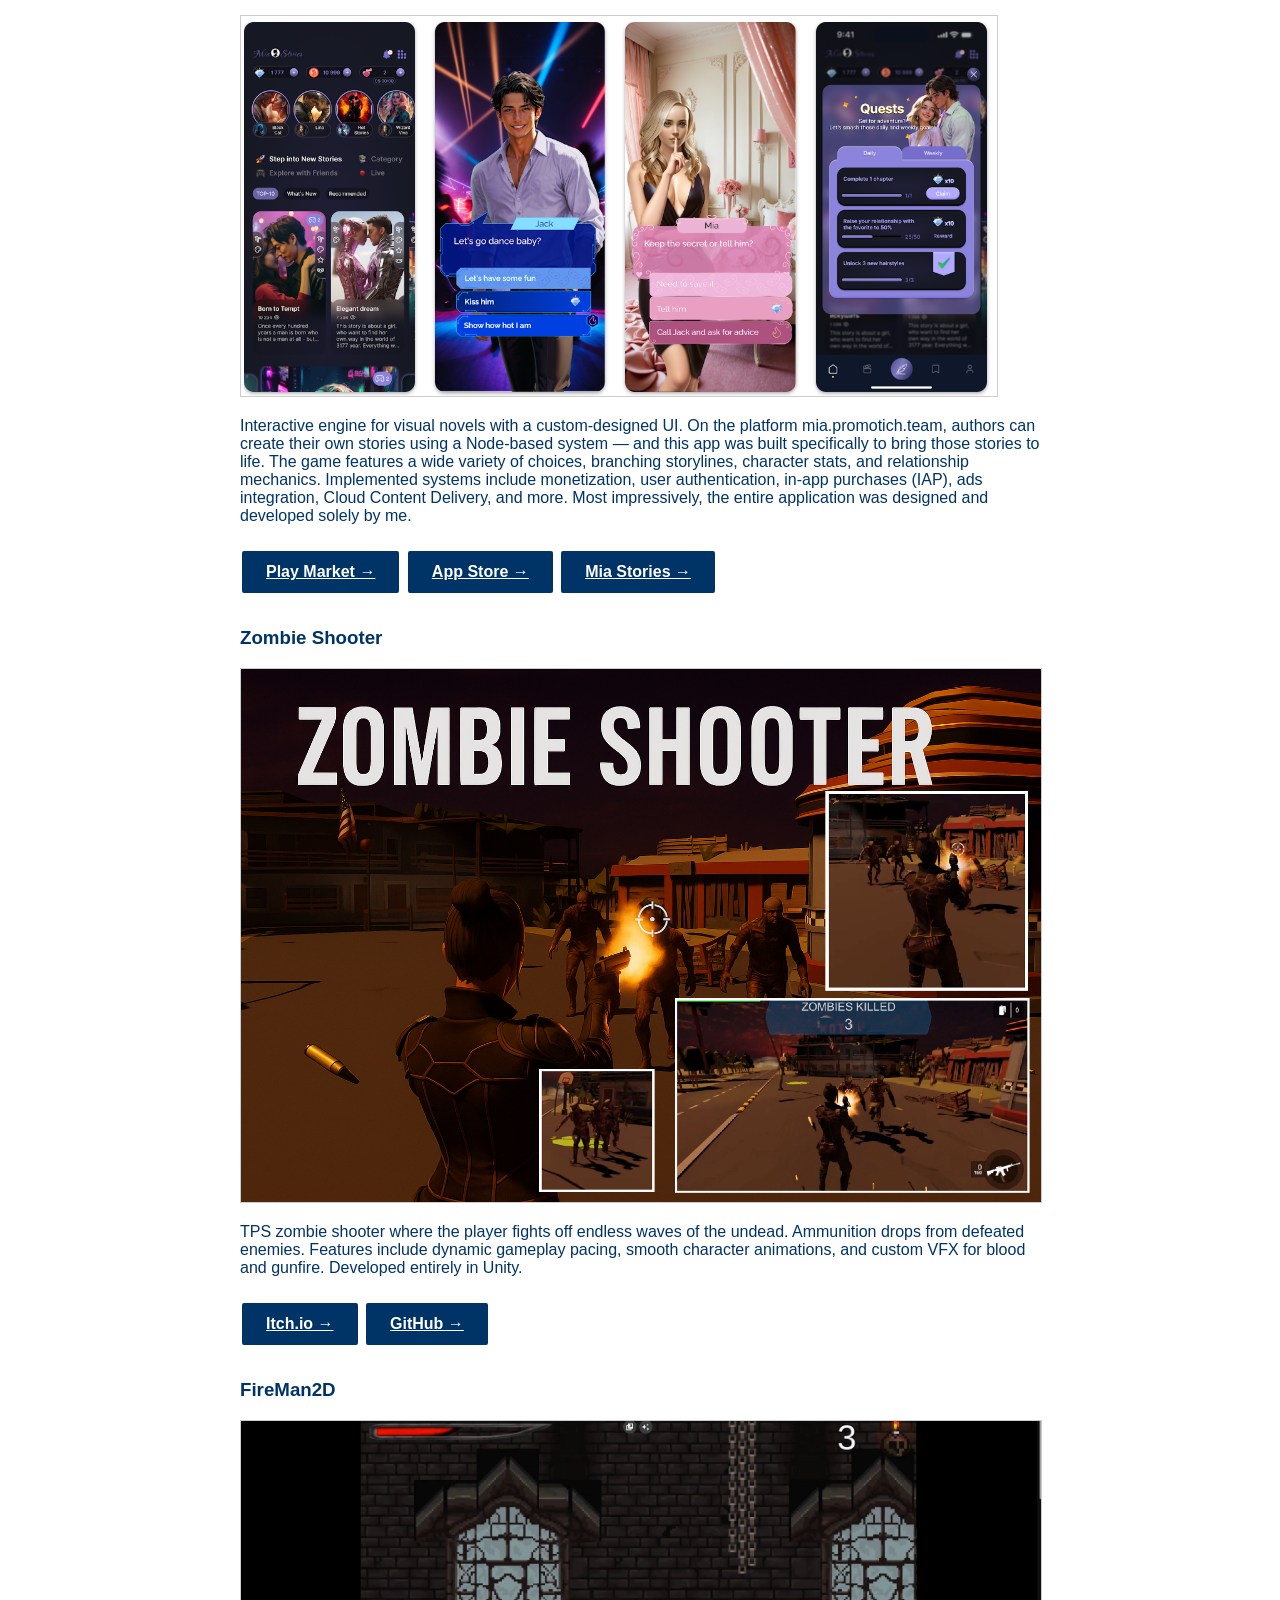
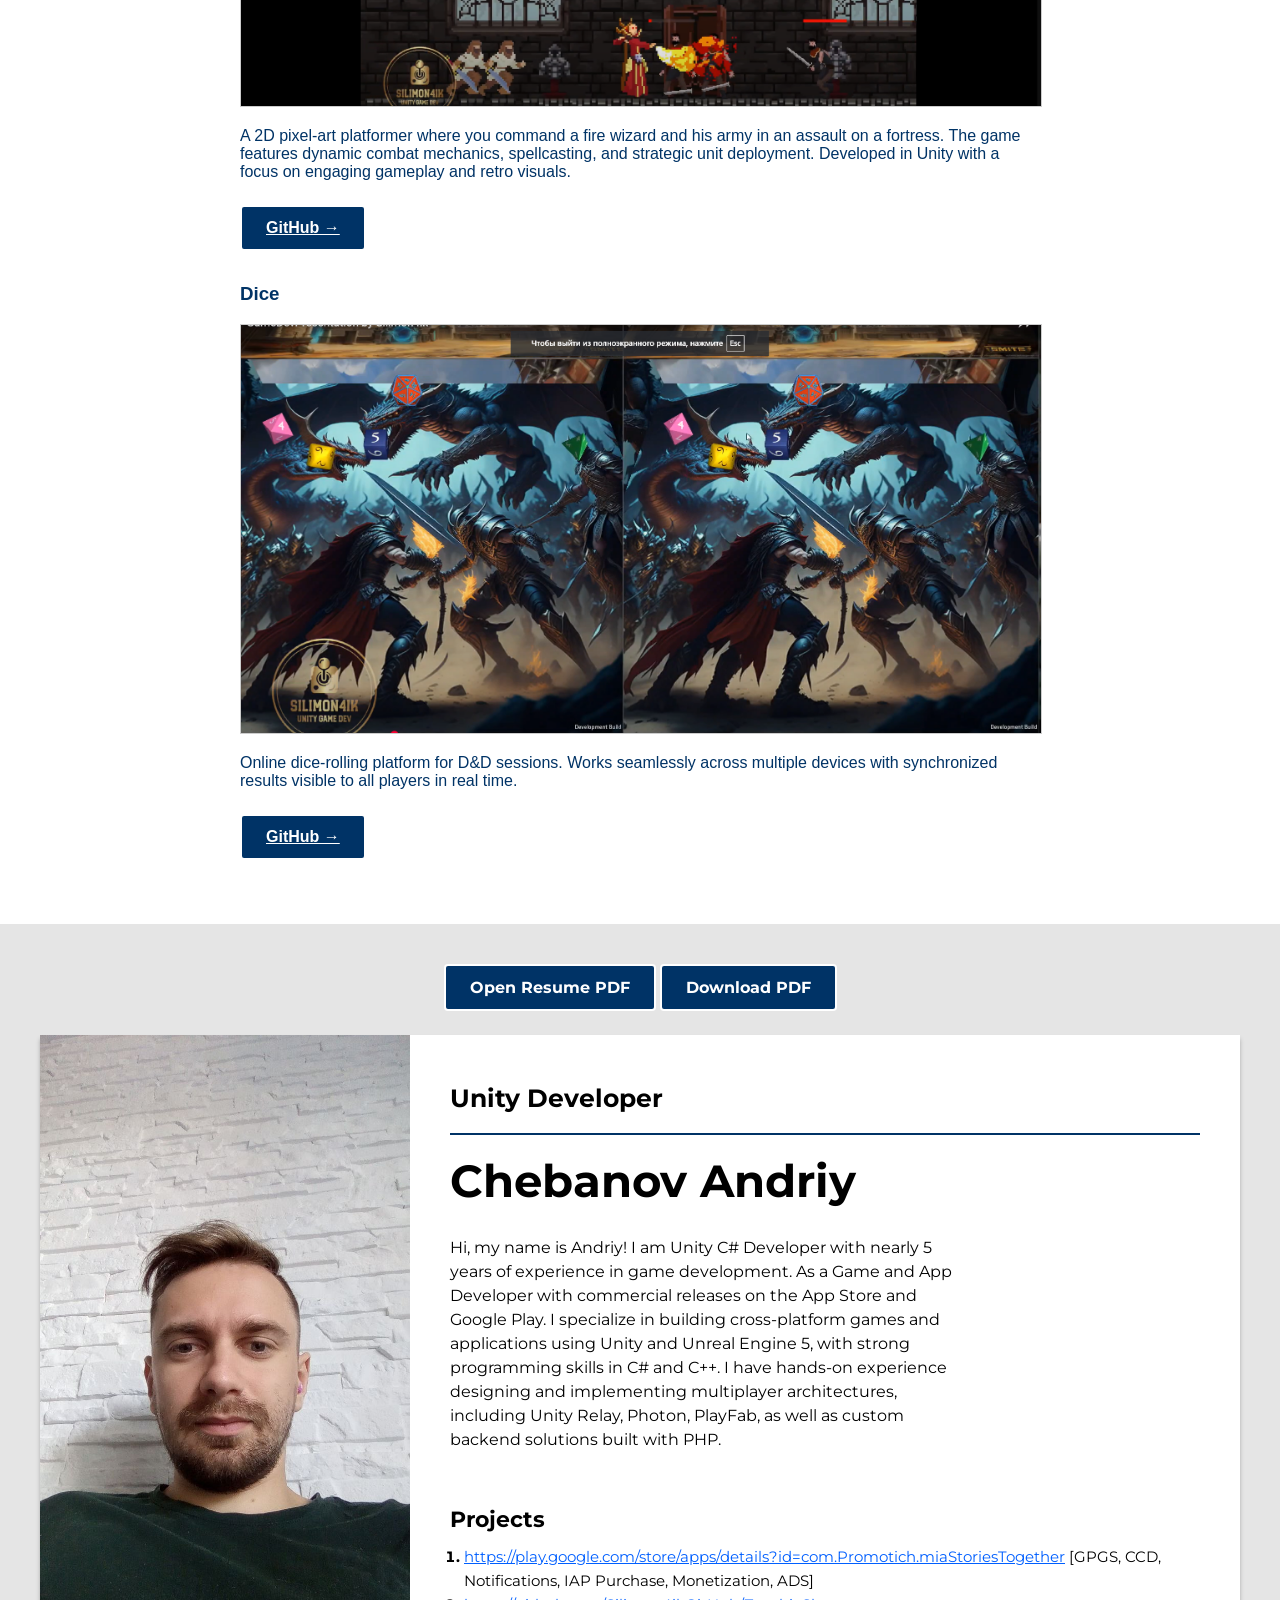
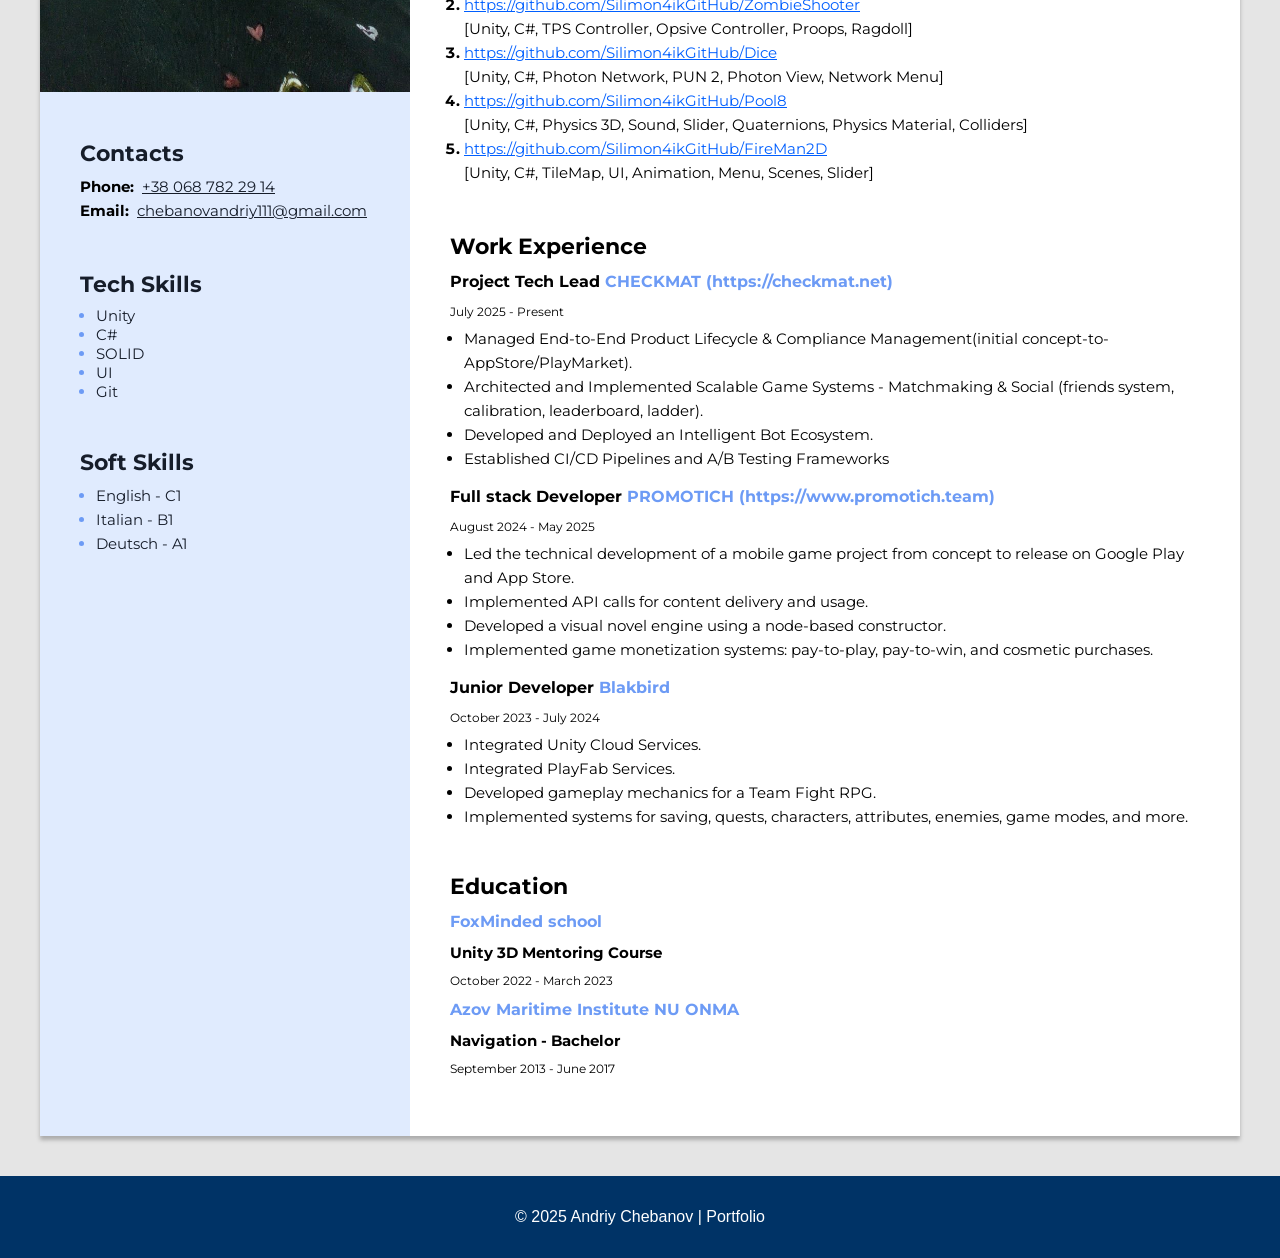
==== commit e5c47573: "UpdateCheckmat" ====
--- a/index.html
+++ b/index.html
@@ -4,7 +4,40 @@
   <meta charset="UTF-8" />
   <meta name="viewport" content="width=device-width, initial-scale=1.0" />
   <title>Andriy Chebanov | Game Developer Portfolio</title>
-  <meta name="description" content="Portfolio of Andriy Chebanov — Unity C# game developer. Projects, experience, and resume." />
+  <meta name="description" content="Official portfolio of Andriy Chebanov — Unity C# game developer. Game projects, work experience, and resume." />
+  <meta name="author" content="Andriy Chebanov" />
+  <meta name="robots" content="index, follow, max-snippet:-1, max-image-preview:large" />
+  <meta name="googlebot" content="index, follow" />
+  <link rel="canonical" href="https://leaning.ch/" />
+  <link rel="icon" type="image/png" href="./favicon.png" />
+  <link rel="apple-touch-icon" href="./favicon.png" />
+
+  <meta property="og:type" content="website" />
+  <meta property="og:url" content="https://leaning.ch/" />
+  <meta property="og:title" content="Andriy Chebanov | Game Developer Portfolio" />
+  <meta property="og:description" content="Unity C# game developer portfolio — projects, experience, and resume." />
+  <meta property="og:locale" content="en_US" />
+  <meta property="og:site_name" content="Andriy Chebanov Portfolio" />
+
+  <meta name="twitter:card" content="summary" />
+  <meta name="twitter:title" content="Andriy Chebanov | Game Developer Portfolio" />
+  <meta name="twitter:description" content="Unity C# game developer portfolio — projects, experience, and resume." />
+
+  <script type="application/ld+json">
+  {
+    "@context": "https://schema.org",
+    "@type": "Person",
+    "name": "Andriy Chebanov",
+    "url": "https://leaning.ch/",
+    "jobTitle": "Unity Game Developer",
+    "description": "Unity C# game developer portfolio with commercial App Store and Google Play releases.",
+    "email": "chebanovandriy111@gmail.com",
+    "sameAs": [
+      "https://github.com/Silimon4ikGitHub",
+      "https://silimon4ik.itch.io"
+    ]
+  }
+  </script>
 
   <link rel="preconnect" href="https://fonts.googleapis.com" />
   <link rel="preconnect" href="https://fonts.gstatic.com" crossorigin />
@@ -92,7 +125,7 @@
     <p>I am a talented Game Creator and I very love creating and playing both mobile and PC games. I completed the Unity C# course by Foxminded and built a diverse portfolio that includes everything from multiplayer mobile apps to a TPS zombie shooter. In the past, I worked on a Team Fight RPG and developed a full-featured engine for visual novels.
 You can find more details in my resume below.</p>
       <div style="text-align: center; padding: 2rem;">
-    <a href="#resume" class="resume-button">View Resume</a>
+    <a href="./resume.html" class="resume-button">View Resume</a>
   </div>
   </section>
 
@@ -100,11 +133,12 @@
     <h2>Projects</h2>
 
     <div class="project">
-      <h3>Zombie Shooter</h3>
-      <img src="ZombieShooterCollage.png" alt="Zombie Shooter" />
-      <p>TPS zombie shooter where the player fights off endless waves of the undead. Ammunition drops from defeated enemies. Features include dynamic gameplay pacing, smooth character animations, and custom VFX for blood and gunfire. Developed entirely in Unity.</p>
-      <a href="https://silimon4ik.itch.io/zombie-shooter" class="resume-button" target="_blank" rel="noopener noreferrer">Itch.io →</a>
-      <a href="https://github.com/Silimon4ikGitHub/ZombieShooter" class="resume-button" target="_blank" rel="noopener noreferrer">GitHub →</a>
+      <h3>Checkmat: Chess Online 2D &amp; 3D</h3>
+      <img src="Checkmat.png" alt="Checkmat: Chess Online 2D and 3D" />
+      <p>Cross-platform online chess with both 2D and 3D modes. Features ranked matchmaking, social systems (friends, leaderboards, ladder), bot opponents, and full release pipelines for App Store and Google Play. Built as a commercial product at CHECKMAT.</p>
+      <a href="https://play.google.com/store/apps/details?id=com.stratotacticsgames.checkmaterium2" class="resume-button" target="_blank" rel="noopener noreferrer">Play Market →</a>
+      <a href="https://apps.apple.com/us/app/checkmat-chess-online-2d-3d/id6736687441" class="resume-button" target="_blank" rel="noopener noreferrer">App Store →</a>
+      <a href="https://checkmat.net" class="resume-button" target="_blank" rel="noopener noreferrer">checkmat.net →</a>
     </div>
 
     <div class="project">
@@ -115,6 +149,16 @@
 Implemented systems include monetization, user authentication, in-app purchases (IAP), ads integration, Cloud Content Delivery, and more.
 Most impressively, the entire application was designed and developed solely by me.</p>
       <a href="https://play.google.com/store/apps/details?id=com.Promotich.miaStoriesTogether" class="resume-button" target="_blank" rel="noopener noreferrer">Play Market →</a>
+      <a href="https://apps.apple.com/us/app/miastories-together/id6677000021" class="resume-button" target="_blank" rel="noopener noreferrer">App Store →</a>
+      <a href="https://mia-whiskey.promotich.team/en/home" class="resume-button" target="_blank" rel="noopener noreferrer">Mia Stories →</a>
+    </div>
+
+    <div class="project">
+      <h3>Zombie Shooter</h3>
+      <img src="ZombieShooterCollage.png" alt="Zombie Shooter" />
+      <p>TPS zombie shooter where the player fights off endless waves of the undead. Ammunition drops from defeated enemies. Features include dynamic gameplay pacing, smooth character animations, and custom VFX for blood and gunfire. Developed entirely in Unity.</p>
+      <a href="https://silimon4ik.itch.io/zombie-shooter" class="resume-button" target="_blank" rel="noopener noreferrer">Itch.io →</a>
+      <a href="https://github.com/Silimon4ikGitHub/ZombieShooter" class="resume-button" target="_blank" rel="noopener noreferrer">GitHub →</a>
     </div>
 
     <div class="project">
@@ -133,6 +177,10 @@
   </section>
 
   <section id="resume" aria-label="Resume">
+    <div style="text-align: center; padding: 0 0 1.5rem;">
+      <a href="./resume.html" class="resume-button">Open Resume PDF</a>
+      <a href="./Andriy-Chebanov-CV-GameDev.pdf" class="resume-button" download="Andriy Chebanov - CV GameDev.pdf">Download PDF</a>
+    </div>
     <div class="wrapper">
       <div class="main-content">
         <div class="about-me-container">
